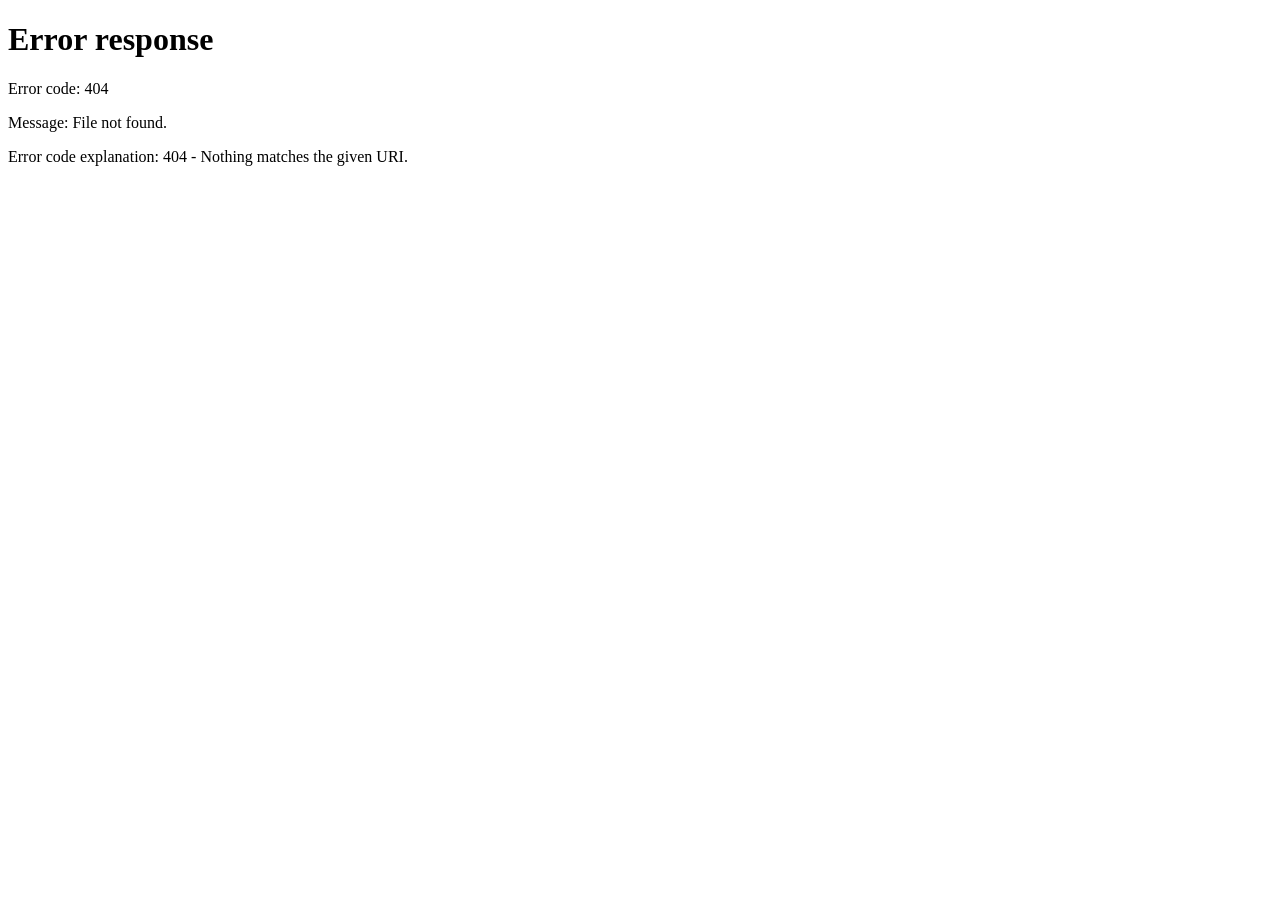
==== Shelflife-2.0/frontend/consumption_summary.html @ 64680bf6 "Add files via upload" ====
<!DOCTYPE html>
<html lang="en">
<head>
    <meta charset="UTF-8">
    <meta name="viewport" content="width=device-width, initial-scale=1.0">
    <title>ShelfLife | Consumption Summary</title>
    <link rel="stylesheet" href="../css/style.css">
    <link rel="stylesheet" href="../css/dashboard.css">
    <link rel="stylesheet" href="https://cdnjs.cloudflare.com/ajax/libs/font-awesome/6.5.0/css/all.min.css">
</head>
<body class="app-body">
<main class="dashboard-shell">
    <aside class="sidebar">
        <div class="sidebar-brand">
            <div class="brand-mark">
                <img src="../assets/logo.svg" alt="ShelfLife logo">
            </div>
            <div>
                <p class="brand-kicker">Food Expiry Manager</p>
                <p class="brand-name">ShelfLife</p>
                    <p class="brand-tagline">ShelfLife: Freshness Tracked, Savings Stacked.</p>
            </div>
        </div>

        <nav class="sidebar-nav">
            <a href="/dashboard/" class="sidebar-link">
                <span class="nav-icon"><i class="fas fa-chart-line"></i></span>
                <span>Dashboard</span>
            </a>
            <a href="/pantry/" class="sidebar-link">
                <span class="nav-icon"><i class="fas fa-boxes-stacked"></i></span>
                <span>Pantry</span>
            </a>
            <a href="/utilization/" class="sidebar-link">
                <span class="nav-icon"><i class="fas fa-wallet"></i></span>
                <span>Financial Impact</span>
            </a>
            <a href="/consumption-summary/" class="sidebar-link active">
                <span class="nav-icon"><i class="fas fa-chart-pie"></i></span>
                <span>Consumption</span>
            </a>
            <a href="/research-guide/" class="sidebar-link">
                <span class="nav-icon"><i class="fas fa-book-open"></i></span>
                <span>Smart Storage Guide</span>
            </a>
            <a href="/add-item/" class="sidebar-link">
                <span class="nav-icon"><i class="fas fa-plus"></i></span>
                <span>Add Item</span>
            </a>
            <a href="/notifications/" class="sidebar-link">
                <span class="nav-icon"><i class="fas fa-bell"></i></span>
                <span>Notifications</span>
            </a>
        </nav>
<!-- PROFILE -->
        <div class="profile-panel">
            <button class="sidebar-user-card profile-toggle" type="button" data-profile-toggle>
                <span class="user-avatar" data-user-avatar>SL</span>
                <div class="profile-meta">
                    <strong data-user-name>Signed In</strong>
                </div>
                <span class="profile-caret"><i class="fas fa-chevron-right"></i></span>
            </button>
            <div class="profile-dropdown" data-profile-dropdown>
                <div class="profile-dropdown-header">
                    <span class="profile-dropdown-name" data-user-name></span>
                </div>
                <button type="button" class="profile-dropdown-item profile-link" data-profile-link>
                    <i class="fas fa-user-circle"></i>
                    Profile
                </button>
                <button type="button" class="profile-dropdown-item" data-logout-link>
                    <i class="fas fa-right-from-bracket"></i>
                    Logout
                </button>
                <button class="profile-dropdown-item danger" type="button" data-delete-account>
                    <i class="fas fa-trash"></i>
                    Delete Account
                </button>
            </div>
        </div>
    </aside>

    <section class="content-area">
        <div class="content-topbar">
            <div class="topbar-intro">
                <p class="section-tag">Consumption</p>
                <h1 class="content-title">Consumption Summary</h1>
                <p class="topbar-copy">Track how much you consumed, wasted, and read-but-not-consumed.</p>
            </div>
            <div class="topbar-actions">
                <a href="/notifications/" class="secondary-btn">
                    <i class="fas fa-bell"></i>
                    Notifications
                </a>
            </div>
        </div>

        <div id="consumption-message" class="message" aria-live="polite"></div>

        <section class="stats-row consumption-stats">
            <article class="metric-card">
                <span class="metric-icon fresh-dot"></span>
                <p>Items consumed</p>
                <strong data-summary="items_consumed">--</strong>
            </article>
            <article class="metric-card">
                <span class="metric-icon danger-dot"></span>
                <p>Items expired</p>
                <strong class="danger-text" data-summary="items_expired">--</strong>
            </article>
            <article class="metric-card">
                <span class="metric-icon warning-dot"></span>
                <p>Items read but not consumed</p>
                <strong class="warning-text" data-summary="items_read_not_consumed">--</strong>
            </article>
            <article class="metric-card">
                <span class="metric-icon neutral-dot"></span>
                <p>Food waste prevented</p>
                <strong data-summary="food_waste_prevented">--</strong>
            </article>
        </section>
        <p class="celebration-message">Yay! You’re preventing food waste by acting on what you read.</p>

        <section class="content-card activity-card">
            <div>
                <h2 class="section-heading">Recent wasted alerts</h2>
                <p class="page-copy">These were marked read but never consumed.</p>
            </div>
            <div class="notification-list" id="wasted-alerts">
                <div class="notification-card notification-empty-state">
                    <h3>No wasted alerts yet</h3>
                    <p>Consume items after reading alerts to prevent waste.</p>
                </div>
            </div>
        </section>
    </section>
</main>

<script src="../js/consumptionSummary.js"></script>
</body>
</html>
---- Shelflife-2.0/css/style.css ----
:root {
    --bg-main: #eef3f8;
    --bg-strong: #f7fafc;
    --surface: rgba(255, 255, 255, 0.82);
    --surface-strong: #fffdf9;
    --text-main: #17212b;
    --text-soft: #64748b;
    --line: rgba(23, 33, 43, 0.08);
    --accent: #ef6b4a;
    --accent-dark: #cc4d2f;
    --green: #10b981;
    --yellow: #f59e0b;
    --red: #ef4444;
    --shadow: 0 28px 80px rgba(15, 23, 42, 0.12);
    --radius-lg: 28px;
    --radius-md: 18px;
}

* {
    box-sizing: border-box;
}

body {
    margin: 0;
    font-family: "Segoe UI", Tahoma, Geneva, Verdana, sans-serif;
    color: var(--text-main);
    background:
        radial-gradient(circle at top left, rgba(239, 107, 74, 0.18), transparent 30%),
        radial-gradient(circle at right 16%, rgba(56, 189, 151, 0.12), transparent 24%),
        linear-gradient(180deg, #f7fafc 0%, #edf3f9 100%);
}

.app-body,
.auth-body,
.landing-body {
    min-height: 100vh;
}

.landing-shell {
    width: min(1180px, calc(100% - 32px));
    margin: 0 auto;
    min-height: 100vh;
    display: grid;
    align-items: center;
    padding: 32px 0;
}

.landing-app-frame {
    background: rgba(255, 255, 255, 0.7);
    border: 1px solid rgba(255, 255, 255, 0.65);
    border-radius: 34px;
    backdrop-filter: blur(18px);
    box-shadow: var(--shadow);
    padding: 18px;
}

.landing-topbar {
    display: flex;
    align-items: center;
    justify-content: space-between;
    gap: 16px;
    padding: 12px 14px 18px;
}

.landing-brand {
    display: flex;
    align-items: center;
    gap: 14px;
}

.landing-nav {
    display: flex;
    align-items: center;
    gap: 12px;
}

.landing-nav-link {
    text-decoration: none;
    color: var(--text-main);
    font-weight: 700;
    padding: 10px 12px;
}

.landing-main {
    display: grid;
    grid-template-columns: 1.02fr 1.08fr;
    gap: 20px;
    align-items: stretch;
}

.landing-content {
    padding: 28px 20px 20px 20px;
    display: grid;
    gap: 22px;
}

.landing-label-row {
    display: flex;
    align-items: center;
    gap: 12px;
    flex-wrap: wrap;
}

.landing-pill {
    padding: 8px 12px;
    border-radius: 999px;
    background: rgba(15, 23, 42, 0.05);
    color: var(--text-soft);
    font-size: 0.85rem;
    font-weight: 700;
}

.landing-title {
    margin: 0;
    font-size: clamp(2.4rem, 4.4vw, 4.6rem);
    line-height: 0.94;
    font-family: "Segoe UI Semibold", "Segoe UI", Tahoma, Geneva, Verdana, sans-serif;
    max-width: 10ch;
}

.landing-text {
    margin: 0;
    max-width: 52ch;
    color: var(--text-soft);
    line-height: 1.72;
    font-size: 1rem;
}

.landing-actions {
    display: flex;
    gap: 14px;
    flex-wrap: wrap;
}

.landing-stats {
    display: grid;
    grid-template-columns: repeat(3, minmax(0, 1fr));
    gap: 12px;
}

.landing-stat-card {
    padding: 18px;
    border-radius: 18px;
    background: rgba(255, 255, 255, 0.76);
    border: 1px solid rgba(23, 33, 43, 0.08);
    display: grid;
    gap: 8px;
}

.landing-stat-card strong {
    font-family: "Segoe UI Semibold", "Segoe UI", Tahoma, Geneva, Verdana, sans-serif;
}

.landing-stat-card span {
    color: var(--text-soft);
    line-height: 1.55;
}

.landing-preview {
    display: grid;
}

.preview-window {
    min-height: 100%;
    background: linear-gradient(180deg, #f8fbfd 0%, #edf4f6 100%);
    border: 1px solid rgba(23, 33, 43, 0.08);
    border-radius: 28px;
    overflow: hidden;
    box-shadow: inset 0 1px 0 rgba(255, 255, 255, 0.6);
}

.preview-header {
    height: 54px;
    padding: 0 18px;
    display: flex;
    align-items: center;
    justify-content: space-between;
    background: rgba(255, 255, 255, 0.78);
    border-bottom: 1px solid rgba(23, 33, 43, 0.08);
}

.preview-dots {
    display: flex;
    gap: 8px;
}

.preview-dots span {
    width: 10px;
    height: 10px;
    border-radius: 999px;
    background: #d0d9e2;
}

.preview-title {
    font-size: 0.9rem;
    font-weight: 700;
    color: var(--text-soft);
}

.preview-body {
    display: grid;
    grid-template-columns: 180px 1fr;
    min-height: 540px;
}

.preview-sidebar {
    padding: 18px;
    background: linear-gradient(180deg, #ffffff 0%, #f6faf8 100%);
    border-right: 1px solid rgba(23, 33, 43, 0.08);
    display: flex;
    flex-direction: column;
    gap: 22px;
}

.preview-brand {
    display: flex;
    align-items: center;
    gap: 12px;
}

.preview-brand strong,
.preview-content-head h2,
.preview-item strong,
.preview-metric strong {
    font-family: "Segoe UI Semibold", "Segoe UI", Tahoma, Geneva, Verdana, sans-serif;
}

.preview-brand span,
.preview-user span,
.preview-item span,
.preview-kicker,
.preview-metric span {
    color: var(--text-soft);
}

.preview-logo {
    width: 40px;
    height: 40px;
    border-radius: 14px;
    display: grid;
    place-items: center;
    background: linear-gradient(135deg, #ef6b4a, #cc4d2f);
    color: #fff;
    font-size: 0.9rem;
    font-weight: 800;
}

.preview-menu {
    display: grid;
    gap: 10px;
}

.preview-menu-item {
    padding: 12px 14px;
    border-radius: 14px;
    color: #516074;
    font-weight: 700;
}

.preview-menu-item.active {
    background: linear-gradient(135deg, #059669, #047857);
    color: #fff;
}

.preview-user {
    margin-top: auto;
    padding: 14px;
    border-radius: 16px;
    background: rgba(5, 150, 105, 0.08);
    border: 1px solid rgba(5, 150, 105, 0.12);
    display: grid;
    gap: 4px;
}

.preview-content {
    padding: 22px;
    display: grid;
    align-content: start;
    gap: 18px;
}

.preview-content-head {
    display: flex;
    align-items: center;
    justify-content: space-between;
    gap: 16px;
}

.preview-content-head h2 {
    margin: 6px 0 0;
    font-size: 1.8rem;
}

.preview-kicker {
    text-transform: uppercase;
    letter-spacing: 0.1em;
    font-size: 0.75rem;
    font-weight: 800;
}

.preview-cta {
    border: 0;
    border-radius: 14px;
    padding: 12px 16px;
    background: linear-gradient(135deg, #ef6b4a, #cc4d2f);
    color: #fff;
    font-weight: 800;
}

.preview-metrics {
    display: grid;
    grid-template-columns: repeat(4, minmax(0, 1fr));
    gap: 12px;
}

.preview-metric {
    padding: 16px;
    border-radius: 18px;
    background: rgba(255, 255, 255, 0.82);
    border: 1px solid rgba(23, 33, 43, 0.08);
    display: grid;
    gap: 8px;
}

.preview-metric.warning {
    background: rgba(245, 158, 11, 0.1);
}

.preview-metric.danger {
    background: rgba(239, 68, 68, 0.1);
}

.preview-list {
    display: grid;
    gap: 12px;
}

.preview-item {
    padding: 16px 18px;
    border-radius: 18px;
    background: rgba(255, 255, 255, 0.82);
    border: 1px solid rgba(23, 33, 43, 0.08);
    display: flex;
    align-items: center;
    justify-content: space-between;
    gap: 14px;
}

.preview-item em {
    font-style: normal;
    font-weight: 800;
}

.preview-item.safe em {
    color: #059669;
}

.preview-item.warning em {
    color: #d97706;
}

.preview-item.danger em {
    color: #dc2626;
}

.brand-mark {
    width: 56px;
    height: 56px;
    border-radius: 18px;
    background: linear-gradient(145deg, #fffaf3, #f1dfcb);
    border: 1px solid rgba(255, 255, 255, 0.55);
    box-shadow: var(--shadow);
    display: grid;
    place-items: center;
}

.brand-mark img {
    width: 34px;
    height: 34px;
}

.large-mark {
    width: 72px;
    height: 72px;
}

.brand-kicker,
.section-tag {
    margin: 0 0 6px;
    text-transform: uppercase;
    letter-spacing: 0.14em;
    font-size: 0.76rem;
    color: var(--accent-dark);
    font-family: "Segoe UI Semibold", "Segoe UI", Tahoma, Geneva, Verdana, sans-serif;
    font-weight: 700;
}

.brand-name {
    color: var(--text-main);
    text-decoration: none;
    font-size: 1.35rem;
    font-weight: 800;
    font-family: "Segoe UI Semibold", "Segoe UI", Tahoma, Geneva, Verdana, sans-serif;
}

.brand-tagline {
    margin: 4px 0 0;
    font-size: 0.85rem;
    color: var(--text-soft);
    font-weight: 600;
    letter-spacing: 0.08em;
}

.dashboard-shell {
    min-height: 100vh;
    display: grid;
    grid-template-columns: 240px 1fr;
}

.sidebar {
    background:
        radial-gradient(circle at top, rgba(5, 150, 105, 0.18), transparent 22%),
        linear-gradient(180deg, #ffffff 0%, #f8fafc 100%);
    color: #0f172a;
    padding: 28px 20px;
    display: flex;
    flex-direction: column;
    gap: 30px;
    border-right: 1px solid rgba(23, 33, 43, 0.08);
}

.sidebar-brand {
    display: flex;
    align-items: center;
    gap: 14px;
}

.sidebar .brand-mark {
    background: linear-gradient(160deg, #059669, #047857);
    border-color: rgba(5, 150, 105, 0.22);
    box-shadow: 0 14px 28px rgba(5, 150, 105, 0.18);
}

.sidebar .brand-name,
.sidebar .brand-kicker {
    color: #0f172a;
}

.sidebar-nav {
    display: grid;
    gap: 8px;
}

.sidebar::after {
    content: "";
    display: none;
}

.sidebar-link {
    display: flex;
    align-items: center;
    gap: 12px;
    padding: 14px 16px;
    border-radius: 16px;
    color: #475569;
    text-decoration: none;
    font-weight: 700;
    transition: background-color 160ms ease, color 160ms ease, transform 160ms ease;
}

.sidebar-link:hover,
.sidebar-link.active {
    background: linear-gradient(135deg, #059669, #047857);
    color: #fff;
    transform: translateX(2px);
}

.nav-icon {
    width: 28px;
    height: 28px;
    border-radius: 10px;
    background: rgba(15, 23, 42, 0.05);
    display: grid;
    place-items: center;
    font-family: "Segoe UI Semibold", "Segoe UI", Tahoma, Geneva, Verdana, sans-serif;
    font-size: 0.85rem;
}

.content-area {
    padding: 28px;
    display: grid;
    gap: 22px;
    overflow: auto;
}

.sidebar-user-card {
    margin-top: auto;
    display: flex;
    align-items: center;
    gap: 12px;
    padding: 16px;
    border-radius: 28px;
    background: linear-gradient(135deg, rgba(16, 185, 129, 0.15), rgba(14, 165, 233, 0.12));
    border: 1px solid rgba(16, 185, 129, 0.35);
    box-shadow: 0 10px 28px rgba(16, 185, 129, 0.15);
    color: #0f172a;
}

.sidebar-user-card strong {
    display: block;
    font-size: 1.05rem;
}

.sidebar-user-card p {
    margin: 4px 0 0;
    color: #0f766a;
    font-size: 0.85rem;
}

.profile-panel {
    margin-top: auto;
    width: 100%;
    position: relative;
    display: flex;
    flex-direction: column;
    align-items: center;
    padding-bottom: 16px;
}

.profile-toggle {
    width: 100%;
    border-radius: 22px;
    padding: 16px 18px;
    background: linear-gradient(135deg, rgba(16, 185, 129, 0.18), rgba(59, 130, 246, 0.15));
    display: flex;
    align-items: center;
    justify-content: space-between;
    gap: 16px;
    cursor: pointer;
    text-align: left;
    font: inherit;
    color: #0f172a;
    border: 1px solid rgba(16, 185, 129, 0.35);
}

.profile-toggle .user-avatar {
    margin-right: 12px;
    flex-shrink: 0;
    width: 48px;
    height: 48px;
}

.profile-meta {
    flex: 1;
    display: flex;
    flex-direction: column;
    align-items: flex-start;
    line-height: 1.2;
}

.profile-meta strong {
    font-size: 1.05rem;
}

.profile-caret {
    color: #0f172a;
    font-weight: 600;
}

.profile-dropdown {
    position: absolute;
    bottom: calc(100% + 12px);
    left: 50%;
    transform: translateX(-50%);
    width: min(280px, 100%);
    background: #fff;
    border-radius: 24px;
    border: 1px solid rgba(15, 23, 42, 0.12);
    box-shadow: 0 20px 60px rgba(15, 23, 42, 0.18);
    padding: 14px;
    display: none;
    flex-direction: column;
    gap: 8px;
    z-index: 5;
    box-sizing: border-box;
}

.profile-dropdown.is-open {
    display: flex;
}

.profile-dropdown::before {
    content: "";
    position: absolute;
    bottom: -12px;
    left: 50%;
    transform: translateX(-50%) rotate(45deg);
    width: 20px;
    height: 20px;
    background: #fff;
    border-left: 1px solid rgba(15, 23, 42, 0.08);
    border-bottom: 1px solid rgba(15, 23, 42, 0.08);
    box-shadow: inset -1px -1px 0 rgba(15, 23, 42, 0.05);
}

.profile-dropdown-header {
    display: grid;
    gap: 2px;
    padding-bottom: 6px;
    border-bottom: 1px solid rgba(15, 23, 43, 0.08);
}

.profile-dropdown-name {
    font-weight: 700;
}

.profile-dropdown-item {
    border: 0;
    background: transparent;
    border-radius: 12px;
    padding: 10px 12px;
    font-weight: 600;
    font-family: inherit;
    display: flex;
    align-items: center;
    gap: 12px;
    color: #0f172a;
    cursor: pointer;
    width: 100%;
    justify-content: flex-start;
    transition: background 0.2s ease;
}

.profile-dropdown-item:hover {
    background: rgba(14, 165, 233, 0.12);
}

.profile-dropdown-item.danger {
    color: #ef4444;
}

.profile-dropdown-item.profile-link {
    margin-top: 6px;
    border-top: 1px solid rgba(15, 23, 43, 0.08);
    padding-top: 16px;
}

.user-avatar {
    width: 42px;
    height: 42px;
    border-radius: 14px;
    display: grid;
    place-items: center;
    background: linear-gradient(135deg, #059669, #10b981);
    color: #fff;
    font-weight: 800;
    font-family: "Segoe UI Semibold", "Segoe UI", Tahoma, Geneva, Verdana, sans-serif;
    flex-shrink: 0;
}

.content-topbar {
    display: flex;
    align-items: center;
    justify-content: space-between;
    gap: 16px;
}

.content-title {
    margin: 6px 0 0;
    font-size: clamp(2rem, 4vw, 3.4rem);
    line-height: 0.98;
    font-family: "Segoe UI Semibold", "Segoe UI", Tahoma, Geneva, Verdana, sans-serif;
}

.topbar-copy {
    margin: 10px 0 0;
    max-width: 56ch;
    color: var(--text-soft);
    line-height: 1.7;
}

.topbar-actions {
    display: flex;
    align-items: center;
    gap: 12px;
    flex-wrap: wrap;
}

.utility-chip {
    padding: 12px 14px;
    border-radius: 14px;
    background: rgba(255, 255, 255, 0.7);
    border: 1px solid rgba(23, 33, 43, 0.08);
    color: var(--text-soft);
    font-weight: 700;
}

.topbar-badge {
    padding: 12px 16px;
    border-radius: 999px;
    background: rgba(255, 255, 255, 0.72);
    border: 1px solid rgba(31, 29, 26, 0.08);
    color: var(--text-main);
    font-weight: 800;
    font-family: "Segoe UI Semibold", "Segoe UI", Tahoma, Geneva, Verdana, sans-serif;
}

.alert-badge {
    color: #9a3f37;
}

.content-card,
.auth-panel,
.form-card,
.info-panel,
.dashboard-toolbar,
.notification-panel,
.hero-icon-card {
    background: var(--surface);
    border: 1px solid rgba(255, 255, 255, 0.6);
    border-radius: var(--radius-lg);
    backdrop-filter: blur(16px);
    box-shadow: var(--shadow);
}

.content-card {
    padding: 28px;
    position: relative;
    overflow: hidden;
}

.content-card-wide {
    min-height: 100%;
}

.content-card::before {
    content: "";
    position: absolute;
    inset: 0 auto auto 0;
    width: 220px;
    height: 220px;
    background: radial-gradient(circle, rgba(239, 107, 74, 0.08), transparent 70%);
    pointer-events: none;
}

.split-hero {
    display: grid;
    grid-template-columns: 1.2fr 0.7fr;
    gap: 24px;
    align-items: center;
    margin-bottom: 26px;
}

.page-title {
    margin: 0 0 14px;
    font-size: clamp(2.3rem, 5vw, 4.6rem);
    line-height: 0.95;
    font-family: "Segoe UI Semibold", "Segoe UI", Tahoma, Geneva, Verdana, sans-serif;
    max-width: 12ch;
}

.section-heading {
    margin: 0 0 10px;
    font-family: "Segoe UI Semibold", "Segoe UI", Tahoma, Geneva, Verdana, sans-serif;
    font-size: 1.45rem;
}

.page-copy,
.card-heading p,
.panel-head p,
.dashboard-toolbar p,
.empty-card-state p,
.notification-empty-state p,
.mini-card p,
.switch-link,
.info-panel p {
    margin: 0;
    color: var(--text-soft);
    line-height: 1.65;
}

.hero-icon-card {
    min-height: 220px;
    display: grid;
    place-items: center;
    background: linear-gradient(160deg, rgba(255, 255, 255, 0.76), rgba(242, 226, 206, 0.92));
}

.compact-icon-card {
    min-height: 180px;
    border: 1px solid rgba(23, 33, 43, 0.06);
}

.hero-icon-card img {
    width: min(220px, 100%);
    height: auto;
}

.primary-btn,
.secondary-btn {
    appearance: none;
    border: 0;
    cursor: pointer;
    padding: 14px 20px;
    border-radius: 16px;
    font-size: 0.98rem;
    font-weight: 800;
    font-family: "Segoe UI Semibold", "Segoe UI", Tahoma, Geneva, Verdana, sans-serif;
    text-decoration: none;
    display: inline-flex;
    justify-content: center;
    align-items: center;
}

.primary-btn {
    background: linear-gradient(135deg, var(--accent), var(--accent-dark));
    color: #fff9f3;
    box-shadow: 0 16px 28px rgba(239, 107, 74, 0.22);
}

.secondary-btn {
    background: transparent;
    border: 1px solid rgba(164, 78, 28, 0.22);
    color: var(--accent-dark);
}

.primary-btn:hover,
.secondary-btn:hover,
.sidebar-link:hover {
    filter: saturate(1.05);
}

.card-heading h2,
.dashboard-toolbar h2,
.panel-head h2,
.mini-card h3,
.empty-card-state h3,
.notification-empty-state h3 {
    margin: 0 0 8px;
    font-family: "Segoe UI Semibold", "Segoe UI", Tahoma, Geneva, Verdana, sans-serif;
}

.auth-layout {
    width: min(1120px, calc(100% - 32px));
    margin: 0 auto;
    min-height: 100vh;
    display: grid;
    grid-template-columns: 1.05fr 0.95fr;
    gap: 24px;
    align-items: center;
    padding: 24px 0;
}

.auth-panel {
    padding: 34px;
}

.auth-brand-panel {
    background:
        radial-gradient(circle at top left, rgba(239, 107, 74, 0.16), transparent 34%),
        linear-gradient(150deg, rgba(255, 255, 255, 0.92), rgba(233, 243, 252, 0.94));
}

.auth-feature-list {
    display: grid;
    gap: 12px;
    margin-top: 28px;
}

.auth-feature-card {
    display: flex;
    align-items: center;
    gap: 12px;
    padding: 14px 16px;
    border-radius: 16px;
    background: rgba(255, 255, 255, 0.66);
    border: 1px solid rgba(23, 33, 43, 0.06);
}

.auth-feature-dot {
    width: 10px;
    height: 10px;
    border-radius: 999px;
    background: linear-gradient(135deg, var(--accent), var(--accent-dark));
    flex-shrink: 0;
}

.auth-divider {
    margin-top: 22px;
    padding-top: 18px;
    border-top: 1px solid rgba(23, 33, 43, 0.08);
    color: var(--text-soft);
    font-size: 0.92rem;
}

.message {
    margin-top: 16px;
    min-height: 24px;
    font-weight: 700;
}

.message.success {
    color: var(--green);
}

.message.error {
    color: var(--red);
}

.danger-link {
    margin-top: 12px;
    border: 0;
    background: transparent;
    color: var(--red);
    font-weight: 800;
    text-align: left;
    cursor: pointer;
    padding: 8px 2px;
}

@media (max-width: 920px) {
    .dashboard-shell,
    .split-hero,
    .auth-layout,
    .landing-main,
    .preview-body {
        grid-template-columns: 1fr;
    }

    .sidebar {
        padding-bottom: 18px;
    }

    .page-title {
        max-width: none;
    }

    .content-topbar {
        flex-direction: column;
        align-items: flex-start;
    }

    .landing-topbar,
    .preview-content-head {
        flex-direction: column;
        align-items: flex-start;
    }

    .landing-stats,
    .preview-metrics {
        grid-template-columns: 1fr 1fr;
    }
}

@media (max-width: 640px) {
    .landing-shell {
        width: min(100%, calc(100% - 18px));
        padding: 10px 0;
    }

    .landing-app-frame {
        padding: 12px;
        border-radius: 24px;
    }

    .landing-content {
        padding: 18px 8px 8px;
    }

    .landing-stats,
    .preview-metrics {
        grid-template-columns: 1fr;
    }

    .preview-sidebar,
    .preview-content {
        padding: 16px;
    }

    .preview-item {
        flex-direction: column;
        align-items: flex-start;
    }
}
---- Shelflife-2.0/css/dashboard.css ----
/* ===== STATS GRID ===== */
.stats-row {
    display: grid;
    grid-template-columns: repeat(4, minmax(0, 1fr));
    gap: 20px;
}

.research-stats {
    gap: 32px;
    grid-template-columns: repeat(auto-fit, minmax(220px, 1fr));
    margin-top: 24px;
}

/* ===== METRIC CARD ===== */
.metric-card {
    background: rgba(255, 255, 255, 0.75);
    border: 1px solid rgba(31, 29, 26, 0.08);
    border-radius: 22px;
    padding: 24px;
    position: relative;
    overflow: hidden;
    transition: all 0.25s ease;
    backdrop-filter: blur(6px);
}

.metric-card:hover {
    transform: translateY(-4px);
    box-shadow: 0 10px 25px rgba(0,0,0,0.06);
}

.metric-card::after {
    content: "";
    position: absolute;
    width: 140px;
    height: 140px;
    right: -30px;
    top: -30px;
    border-radius: 999px;
    background: radial-gradient(circle, rgba(148, 163, 184, 0.12), transparent 70%);
}

.metric-card p {
    margin: 0 0 8px;
    color: var(--text-soft);
    font-size: 0.9rem;
}

/* ===== METRIC ICON ===== */
.metric-icon {
    width: 12px;
    height: 12px;
    border-radius: 50%;
    margin-bottom: 16px;
    display: inline-block;
}

/* ===== COLORS (UNCHANGED) ===== */
.neutral-dot { background: #94a3b8; }
.fresh-dot { background: var(--green); }
.warning-dot { background: var(--yellow); }
.danger-dot { background: var(--red); }

.metric-card strong {
    font-size: 2rem;
    font-family: "Space Grotesk", sans-serif;
}

.status-legend {
    display: grid;
    grid-template-columns: repeat(auto-fit, minmax(150px, 1fr));
    gap: 12px;
    margin: 24px 0 6px;
}

.legend-pill {
    display: flex;
    align-items: center;
    gap: 10px;
    padding: 12px 16px;
    border-radius: 16px;
    font-weight: 700;
    font-size: 0.85rem;
    border: 1px solid rgba(23, 33, 43, 0.08);
    background: rgba(255, 255, 255, 0.7);
    color: var(--text-main);
}

.legend-pill::before {
    content: "";
    width: 12px;
    height: 12px;
    border-radius: 50%;
    display: inline-block;
    flex-shrink: 0;
}

.legend-pill.fresh::before {
    background: var(--green);
}

.legend-pill.expiring_soon::before {
    background: var(--yellow);
}

.legend-pill.expiring_critical::before {
    background: #f97316;
}

.legend-pill.expired::before {
    background: var(--red);
}

/* ===== TEXT COLORS ===== */
.fresh-text { color: var(--green); }
.warning-text { color: var(--yellow); }
.danger-text { color: var(--red); }

.celebration-message {
    margin: 16px 0;
    font-weight: 600;
    color: var(--text-main);
    letter-spacing: 0.02em;
}

/* ===== STATUS CHIP ===== */
.status-chip {
    padding: 8px 14px;
    border-radius: 999px;
    font-size: 0.78rem;
    font-weight: 700;
    font-family: "Space Grotesk", sans-serif;
}

.status-chip.fresh { background: var(--green); color: white; }
.status-chip.warning { background: var(--yellow); color: #1f2937; }
.status-chip.danger { background: var(--red); color: white; }

/* ===== TABLE WRAPPER ===== */
.inventory-table-wrapper {
    overflow-x: auto;
    border-radius: 14px;
    border: 1px solid rgba(23, 33, 43, 0.08);
}

.overview-actions {
    margin-top: 32px;
    border-radius: 22px;
    padding: 24px;
    background: rgba(255, 255, 255, 0.85);
    border: 1px solid rgba(23, 33, 43, 0.08);
}

.overview-actions .overview-actions-grid {
    margin-top: 24px;
    display: grid;
    grid-template-columns: repeat(auto-fit, minmax(220px, 1fr));
    gap: 16px;
}

.overview-card {
    display: block;
    padding: 20px;
    border-radius: 18px;
    background: white;
    border: 1px solid rgba(23, 33, 43, 0.08);
    text-decoration: none;
    color: inherit;
    box-shadow: 0 10px 30px rgba(31, 29, 26, 0.08);
    transition: transform 0.2s ease, box-shadow 0.2s ease;
}

.overview-card:hover {
    transform: translateY(-4px);
    box-shadow: 0 18px 30px rgba(31, 29, 26, 0.18);
}

.overview-card-icon {
    font-size: 1.6rem;
    margin-bottom: 10px;
    display: inline-block;
}

.overview-card strong {
    display: block;
    font-size: 1.1rem;
    margin-bottom: 8px;
}

.overview-card p {
    margin: 0;
    color: var(--text-soft);
    font-size: 0.95rem;
}

/* ===== TABLE ===== */
.inventory-table {
    width: 100%;
    border-collapse: collapse;
    background: rgba(255, 255, 255, 0.55);
}

/* ===== HEADER ===== */
.inventory-table thead {
    background: #f8f9fa;
    border-bottom: 2px solid rgba(23, 33, 43, 0.12);
}

.inventory-table th {
    padding: 16px 18px;
    text-align: left;
    font-weight: 700;
    font-size: 0.8rem;
    text-transform: uppercase;
    letter-spacing: 0.08em;
    color: var(--text-main);
    font-family: "Space Grotesk", sans-serif;
}

/* ===== ROWS ===== */
.inventory-table tbody tr {
    border-bottom: 1px solid rgba(23, 33, 43, 0.05);
    transition: all 0.2s ease;
}

.inventory-table tbody tr:hover {
    background: rgba(212, 110, 47, 0.05);
}

/* ===== CELLS ===== */
.inventory-table td {
    padding: 16px 18px;
    vertical-align: middle;
}

/* ===== ITEM TEXT ===== */
.item-name {
    font-weight: 600;
    color: var(--text-main);
}

.item-category {
    color: var(--text-soft);
    font-size: 0.9rem;
}

.item-date {
    font-family: 'Courier New', monospace;
    color: #555;
}

/* ===== DAYS LEFT ===== */
.days-left {
    font-weight: 600;
    padding: 4px 10px;
    border-radius: 6px;
    text-align: center;
}

.days-left.fresh {
    color: var(--green);
    background: rgba(34, 197, 94, 0.1);
}

.days-left.expiring_critical {
    color: #f97316;
    background: rgba(249, 115, 22, 0.12);
}

.days-left.expiring_soon {
    color: var(--yellow);
    background: rgba(234, 179, 8, 0.1);
}

.days-left.expired {
    color: var(--red);
    background: rgba(239, 68, 68, 0.1);
}

/* ===== STATUS BADGE ===== */
.status-badge {
    padding: 6px 14px;
    border-radius: 20px;
    font-size: 0.8rem;
    font-weight: 600;
}

.status-badge.fresh {
    background: rgba(34, 197, 94, 0.15);
    color: var(--green);
}

.status-badge.expiring_critical {
    background: rgba(249, 115, 22, 0.14);
    color: #ea580c;
}

.status-badge.expiring_soon {
    background: rgba(234, 179, 8, 0.15);
    color: var(--yellow);
}

.status-badge.expired {
    background: rgba(239, 68, 68, 0.15);
    color: var(--red);
}

.action-cell {
    min-width: 180px;
}

.action-group {
    display: flex;
    gap: 8px;
    flex-wrap: wrap;
}

.edit-btn {
    border-radius: 14px;
    border: 1px solid rgba(15, 23, 42, 0.2);
    background: rgba(52, 211, 153, 0.1);
    color: #047857;
    font-weight: 600;
    padding: 6px 14px;
    font-size: 0.8rem;
    text-transform: uppercase;
    letter-spacing: 0.04em;
}

.edit-btn:hover {
    background: rgba(52, 211, 153, 0.2);
}

.inventory-table tbody tr[data-status="fresh"] {
    background: rgba(16, 185, 129, 0.08);
    border-left: 6px solid rgba(16, 185, 129, 0.4);
    box-shadow: inset 0 0 0 1px rgba(16, 185, 129, 0.1);
}

.inventory-table tbody tr[data-status="expiring_soon"],
.inventory-table tbody tr[data-status="expiring_critical"] {
    background: rgba(251, 191, 36, 0.12);
    border-left: 6px solid rgba(251, 191, 36, 0.5);
    box-shadow: inset 0 0 0 1px rgba(251, 191, 36, 0.15);
}

.inventory-table tbody tr[data-status="expired"] {
    background: rgba(239, 68, 68, 0.14);
    border-left: 6px solid rgba(239, 68, 68, 0.7);
    box-shadow: inset 0 0 0 1px rgba(239, 68, 68, 0.2);
}

.status-badge {
    min-width: 120px;
    text-align: center;
}

.status-badge.expired {
    background: rgba(239, 68, 68, 0.2);
    color: #b91c1c;
    font-weight: 700;
}

.status-badge.expiring_critical {
    background: rgba(249, 115, 22, 0.2);
    color: #c2410c;
    font-weight: 700;
}

.status-badge.expiring_soon {
    background: rgba(234, 179, 8, 0.2);
    color: #92400e;
    font-weight: 700;
}

.status-badge.fresh {
    background: rgba(16, 185, 129, 0.2);
    color: #047857;
    font-weight: 700;
}

.edit-item-panel {
    border: 1px solid rgba(5, 150, 105, 0.15);
    background: rgba(255, 255, 255, 0.9);
    box-shadow: 0 20px 60px rgba(15, 23, 42, 0.12);
    padding: 28px;
    border-radius: 28px;
    margin-top: 20px;
}

/* ===== DELETE BUTTON ===== */
.delete-btn {
    background: rgba(239, 68, 68, 0.1);
    color: var(--red);
    border: none;
    padding: 6px 12px;
    border-radius: 6px;
    cursor: pointer;
    font-weight: 600;
    font-size: 0.8rem;
    transition: all 0.2s ease;
}

.delete-btn:hover {
    background: rgba(239, 68, 68, 0.2);
    transform: scale(1.05);
}

/* ===== EMPTY STATE ===== */
.empty-table-row {
    height: 200px;
    opacity: 0.8;
}

/* ===== RESPONSIVE ===== */
@media (max-width: 920px) {
    .stats-row {
        grid-template-columns: 1fr 1fr;
    }

    .inventory-table {
        font-size: 0.85rem;
    }

    .inventory-table th,
    .inventory-table td {
        padding: 12px 10px;
    }
}
\n.metric-grid {\n    margin-top: 28px;\n    display: grid;\n    grid-template-columns: repeat(auto-fit, minmax(160px, 1fr));\n    gap: 16px;\n}\n\n.metric-tile {\n    padding: 16px;\n    border-radius: var(--radius);\n    border: 1px solid rgba(255, 255, 255, 0.08);\n    background: rgba(255, 255, 255, 0.02);\n    text-align: center;\n}\n
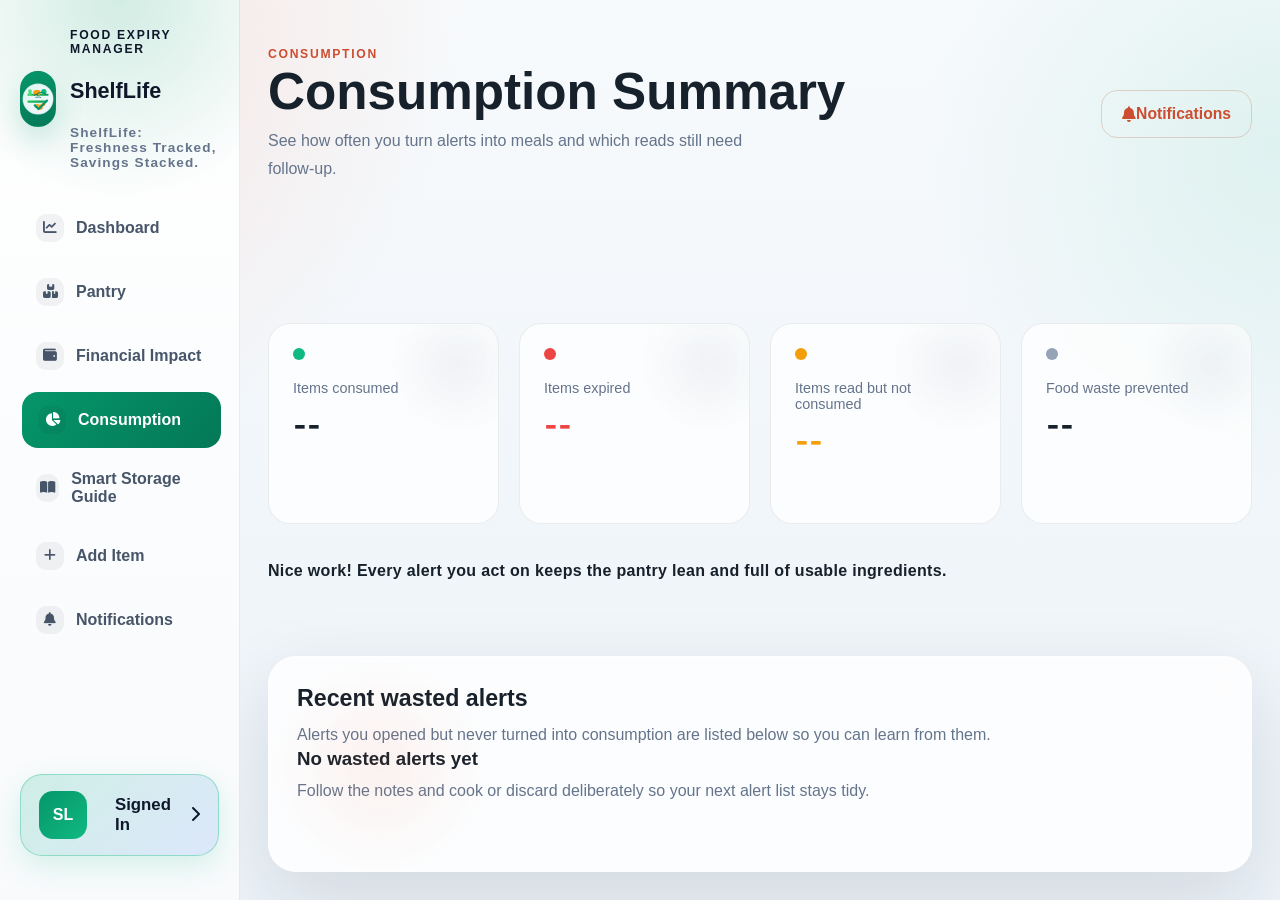
==== commit f6eb6aa5: "Add files via upload" ====
--- a/Shelflife-2.0/frontend/consumption_summary.html
+++ b/Shelflife-2.0/frontend/consumption_summary.html
@@ -1,142 +1,146 @@
-<!DOCTYPE html>
-<html lang="en">
-<head>
-    <meta charset="UTF-8">
-    <meta name="viewport" content="width=device-width, initial-scale=1.0">
-    <title>ShelfLife | Consumption Summary</title>
-    <link rel="stylesheet" href="../css/style.css">
-    <link rel="stylesheet" href="../css/dashboard.css">
-    <link rel="stylesheet" href="https://cdnjs.cloudflare.com/ajax/libs/font-awesome/6.5.0/css/all.min.css">
-</head>
-<body class="app-body">
-<main class="dashboard-shell">
-    <aside class="sidebar">
-        <div class="sidebar-brand">
-            <div class="brand-mark">
-                <img src="../assets/logo.svg" alt="ShelfLife logo">
-            </div>
-            <div>
-                <p class="brand-kicker">Food Expiry Manager</p>
-                <p class="brand-name">ShelfLife</p>
-                    <p class="brand-tagline">ShelfLife: Freshness Tracked, Savings Stacked.</p>
-            </div>
-        </div>
-
-        <nav class="sidebar-nav">
-            <a href="/dashboard/" class="sidebar-link">
-                <span class="nav-icon"><i class="fas fa-chart-line"></i></span>
-                <span>Dashboard</span>
-            </a>
-            <a href="/pantry/" class="sidebar-link">
-                <span class="nav-icon"><i class="fas fa-boxes-stacked"></i></span>
-                <span>Pantry</span>
-            </a>
-            <a href="/utilization/" class="sidebar-link">
-                <span class="nav-icon"><i class="fas fa-wallet"></i></span>
-                <span>Financial Impact</span>
-            </a>
-            <a href="/consumption-summary/" class="sidebar-link active">
-                <span class="nav-icon"><i class="fas fa-chart-pie"></i></span>
-                <span>Consumption</span>
-            </a>
-            <a href="/research-guide/" class="sidebar-link">
-                <span class="nav-icon"><i class="fas fa-book-open"></i></span>
-                <span>Smart Storage Guide</span>
-            </a>
-            <a href="/add-item/" class="sidebar-link">
-                <span class="nav-icon"><i class="fas fa-plus"></i></span>
-                <span>Add Item</span>
-            </a>
-            <a href="/notifications/" class="sidebar-link">
-                <span class="nav-icon"><i class="fas fa-bell"></i></span>
-                <span>Notifications</span>
-            </a>
-        </nav>
-<!-- PROFILE -->
-        <div class="profile-panel">
-            <button class="sidebar-user-card profile-toggle" type="button" data-profile-toggle>
-                <span class="user-avatar" data-user-avatar>SL</span>
-                <div class="profile-meta">
-                    <strong data-user-name>Signed In</strong>
-                </div>
-                <span class="profile-caret"><i class="fas fa-chevron-right"></i></span>
-            </button>
-            <div class="profile-dropdown" data-profile-dropdown>
-                <div class="profile-dropdown-header">
-                    <span class="profile-dropdown-name" data-user-name></span>
-                </div>
-                <button type="button" class="profile-dropdown-item profile-link" data-profile-link>
-                    <i class="fas fa-user-circle"></i>
-                    Profile
-                </button>
-                <button type="button" class="profile-dropdown-item" data-logout-link>
-                    <i class="fas fa-right-from-bracket"></i>
-                    Logout
-                </button>
-                <button class="profile-dropdown-item danger" type="button" data-delete-account>
-                    <i class="fas fa-trash"></i>
-                    Delete Account
-                </button>
-            </div>
-        </div>
-    </aside>
-
-    <section class="content-area">
-        <div class="content-topbar">
-            <div class="topbar-intro">
-                <p class="section-tag">Consumption</p>
-                <h1 class="content-title">Consumption Summary</h1>
-                <p class="topbar-copy">Track how much you consumed, wasted, and read-but-not-consumed.</p>
-            </div>
-            <div class="topbar-actions">
-                <a href="/notifications/" class="secondary-btn">
-                    <i class="fas fa-bell"></i>
-                    Notifications
-                </a>
-            </div>
-        </div>
-
-        <div id="consumption-message" class="message" aria-live="polite"></div>
-
-        <section class="stats-row consumption-stats">
-            <article class="metric-card">
-                <span class="metric-icon fresh-dot"></span>
-                <p>Items consumed</p>
-                <strong data-summary="items_consumed">--</strong>
-            </article>
-            <article class="metric-card">
-                <span class="metric-icon danger-dot"></span>
-                <p>Items expired</p>
-                <strong class="danger-text" data-summary="items_expired">--</strong>
-            </article>
-            <article class="metric-card">
-                <span class="metric-icon warning-dot"></span>
-                <p>Items read but not consumed</p>
-                <strong class="warning-text" data-summary="items_read_not_consumed">--</strong>
-            </article>
-            <article class="metric-card">
-                <span class="metric-icon neutral-dot"></span>
-                <p>Food waste prevented</p>
-                <strong data-summary="food_waste_prevented">--</strong>
-            </article>
-        </section>
-        <p class="celebration-message">Yay! You’re preventing food waste by acting on what you read.</p>
-
-        <section class="content-card activity-card">
-            <div>
-                <h2 class="section-heading">Recent wasted alerts</h2>
-                <p class="page-copy">These were marked read but never consumed.</p>
-            </div>
-            <div class="notification-list" id="wasted-alerts">
-                <div class="notification-card notification-empty-state">
-                    <h3>No wasted alerts yet</h3>
-                    <p>Consume items after reading alerts to prevent waste.</p>
-                </div>
-            </div>
-        </section>
-    </section>
-</main>
-
-<script src="../js/consumptionSummary.js"></script>
-</body>
-</html>
+<!DOCTYPE html>
+<html lang="en">
+<head>
+    <meta charset="UTF-8">
+    <meta name="viewport" content="width=device-width, initial-scale=1.0">
+    <title>ShelfLife | Consumption Summary</title>
+    <link rel="stylesheet" href="../css/style.css">
+    <link rel="stylesheet" href="../css/dashboard.css">
+    <link rel="preconnect" href="https://fonts.googleapis.com">
+    <link rel="preconnect" href="https://fonts.gstatic.com" crossorigin>
+    <link rel="stylesheet" href="https://fonts.googleapis.com/css2?family=Space+Grotesk:wght@400;500;700;800&display=swap">
+    <link rel="stylesheet" href="https://cdnjs.cloudflare.com/ajax/libs/font-awesome/6.5.0/css/all.min.css">
+</head>
+<body class="app-body">
+<main class="dashboard-shell">
+    <aside class="sidebar">
+        <div class="sidebar-brand">
+            <div class="brand-mark">
+                <img src="../assets/logo.svg" alt="ShelfLife logo">
+            </div>
+            <div>
+                <p class="brand-kicker">Food Expiry Manager</p>
+                <p class="brand-name">ShelfLife</p>
+                    <p class="brand-tagline">ShelfLife: Freshness Tracked, Savings Stacked.</p>
+            </div>
+        </div>
+
+        <nav class="sidebar-nav">
+            <a href="/dashboard/" class="sidebar-link">
+                <span class="nav-icon"><i class="fas fa-chart-line"></i></span>
+                <span>Dashboard</span>
+            </a>
+            <a href="/pantry/" class="sidebar-link">
+                <span class="nav-icon"><i class="fas fa-boxes-stacked"></i></span>
+                <span>Pantry</span>
+            </a>
+            <a href="/utilization/" class="sidebar-link">
+                <span class="nav-icon"><i class="fas fa-wallet"></i></span>
+                <span>Financial Impact</span>
+            </a>
+            <a href="/consumption-summary/" class="sidebar-link active">
+                <span class="nav-icon"><i class="fas fa-chart-pie"></i></span>
+                <span>Consumption</span>
+            </a>
+            <a href="/research-guide/" class="sidebar-link">
+                <span class="nav-icon"><i class="fas fa-book-open"></i></span>
+                <span>Smart Storage Guide</span>
+            </a>
+            <a href="/add-item/" class="sidebar-link">
+                <span class="nav-icon"><i class="fas fa-plus"></i></span>
+                <span>Add Item</span>
+            </a>
+            <a href="/notifications/" class="sidebar-link">
+                <span class="nav-icon"><i class="fas fa-bell"></i></span>
+                <span>Notifications</span>
+            </a>
+        </nav>
+
+        <div class="profile-panel">
+            <button class="sidebar-user-card profile-toggle" type="button" data-profile-toggle>
+                <span class="user-avatar" data-user-avatar>SL</span>
+                <div class="profile-meta">
+                    <strong data-user-name>Signed In</strong>
+                </div>
+                <span class="profile-caret"><i class="fas fa-chevron-right"></i></span>
+            </button>
+            <div class="profile-dropdown" data-profile-dropdown>
+                <div class="profile-dropdown-header">
+                    <span class="profile-dropdown-name" data-user-name></span>
+                </div>
+                <button type="button" class="profile-dropdown-item profile-link" data-profile-link>
+                    <i class="fas fa-user-circle"></i>
+                    Profile
+                </button>
+                <button type="button" class="profile-dropdown-item" data-logout-link>
+                    <i class="fas fa-right-from-bracket"></i>
+                    Logout
+                </button>
+                <button class="profile-dropdown-item danger" type="button" data-delete-account>
+                    <i class="fas fa-trash"></i>
+                    Delete Account
+                </button>
+            </div>
+        </div>
+    </aside>
+
+    <section class="content-area">
+        <div class="content-topbar">
+            <div class="topbar-intro">
+                <p class="section-tag">Consumption</p>
+                <h1 class="content-title">Consumption Summary</h1>
+                <p class="topbar-copy">See how often you turn alerts into meals and which reads still need follow-up.</p>
+            </div>
+            <div class="topbar-actions">
+                <a href="/notifications/" class="secondary-btn">
+                    <i class="fas fa-bell"></i>
+                    Notifications
+                </a>
+            </div>
+        </div>
+
+        <div id="consumption-message" class="message" aria-live="polite"></div>
+
+        <section class="stats-row consumption-stats">
+            <article class="metric-card">
+                <span class="metric-icon fresh-dot"></span>
+                <p>Items consumed</p>
+                <strong data-summary="items_consumed">--</strong>
+            </article>
+            <article class="metric-card">
+                <span class="metric-icon danger-dot"></span>
+                <p>Items expired</p>
+                <strong class="danger-text" data-summary="items_expired">--</strong>
+            </article>
+            <article class="metric-card">
+                <span class="metric-icon warning-dot"></span>
+                <p>Items read but not consumed</p>
+                <strong class="warning-text" data-summary="items_read_not_consumed">--</strong>
+            </article>
+            <article class="metric-card">
+                <span class="metric-icon neutral-dot"></span>
+                <p>Food waste prevented</p>
+                <strong data-summary="food_waste_prevented">--</strong>
+            </article>
+        </section>
+        <p class="celebration-message">Nice work! Every alert you act on keeps the pantry lean and full of usable ingredients.</p>
+
+        <section class="content-card activity-card">
+            <div>
+                <h2 class="section-heading">Recent wasted alerts</h2>
+                <p class="page-copy">Alerts you opened but never turned into consumption are listed below so you can learn from them.</p>
+            </div>
+            <div class="notification-list" id="wasted-alerts">
+                <div class="notification-card notification-empty-state">
+                    <h3>No wasted alerts yet</h3>
+                    <p>Follow the notes and cook or discard deliberately so your next alert list stays tidy.</p>
+                </div>
+            </div>
+        </section>
+    </section>
+</main>
+
+<script src="../js/uiHelpers.js"></script>
+<script src="../js/consumptionSummary.js"></script>
+</body>
+</html>
--- a/Shelflife-2.0/css/dashboard.css
+++ b/Shelflife-2.0/css/dashboard.css
@@ -426,4 +426,19 @@
         padding: 12px 10px;
     }
 }
-\n.metric-grid {\n    margin-top: 28px;\n    display: grid;\n    grid-template-columns: repeat(auto-fit, minmax(160px, 1fr));\n    gap: 16px;\n}\n\n.metric-tile {\n    padding: 16px;\n    border-radius: var(--radius);\n    border: 1px solid rgba(255, 255, 255, 0.08);\n    background: rgba(255, 255, 255, 0.02);\n    text-align: center;\n}\n
+
+.metric-grid {
+    margin-top: 28px;
+    display: grid;
+    grid-template-columns: repeat(auto-fit, minmax(160px, 1fr));
+    gap: 16px;
+}
+
+.metric-tile {
+    padding: 16px;
+    border-radius: var(--radius);
+    border: 1px solid rgba(255, 255, 255, 0.08);
+    background: rgba(255, 255, 255, 0.02);
+    text-align: center;
+}
+
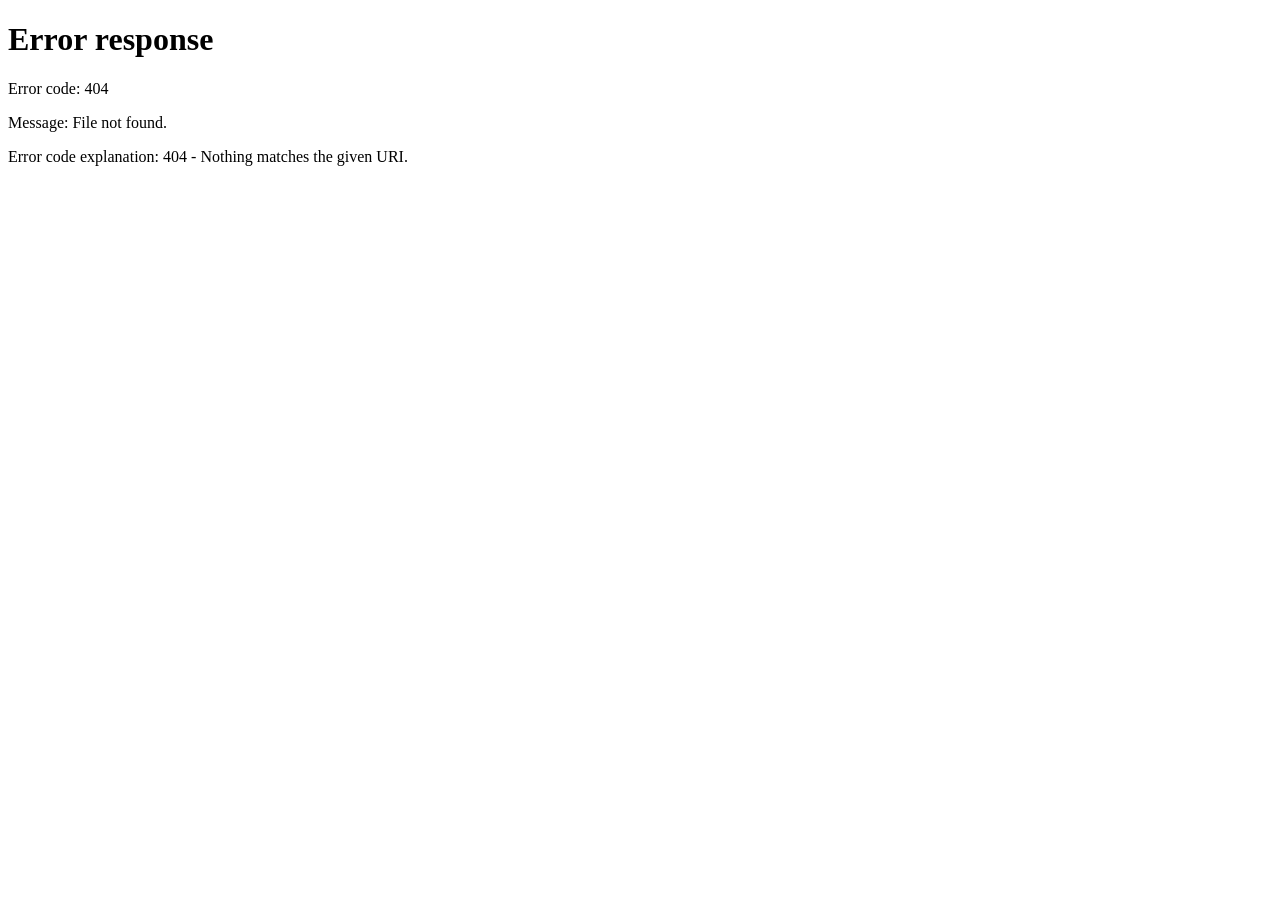
==== commit 755c0bfb: "Add files via upload" ====
--- a/Shelflife-2.0/frontend/consumption_summary.html
+++ b/Shelflife-2.0/frontend/consumption_summary.html
@@ -1,145 +1,142 @@
-<!DOCTYPE html>
-<html lang="en">
-<head>
-    <meta charset="UTF-8">
-    <meta name="viewport" content="width=device-width, initial-scale=1.0">
-    <title>ShelfLife | Consumption Summary</title>
-    <link rel="stylesheet" href="../css/style.css">
-    <link rel="stylesheet" href="../css/dashboard.css">
-    <link rel="preconnect" href="https://fonts.googleapis.com">
-    <link rel="preconnect" href="https://fonts.gstatic.com" crossorigin>
-    <link rel="stylesheet" href="https://fonts.googleapis.com/css2?family=Space+Grotesk:wght@400;500;700;800&display=swap">
-    <link rel="stylesheet" href="https://cdnjs.cloudflare.com/ajax/libs/font-awesome/6.5.0/css/all.min.css">
-</head>
-<body class="app-body">
-<main class="dashboard-shell">
-    <aside class="sidebar">
-        <div class="sidebar-brand">
-            <div class="brand-mark">
-                <img src="../assets/logo.svg" alt="ShelfLife logo">
-            </div>
-            <div>
-                <p class="brand-kicker">Food Expiry Manager</p>
-                <p class="brand-name">ShelfLife</p>
-                    <p class="brand-tagline">ShelfLife: Freshness Tracked, Savings Stacked.</p>
-            </div>
-        </div>
-
-        <nav class="sidebar-nav">
-            <a href="/dashboard/" class="sidebar-link">
-                <span class="nav-icon"><i class="fas fa-chart-line"></i></span>
-                <span>Dashboard</span>
-            </a>
-            <a href="/pantry/" class="sidebar-link">
-                <span class="nav-icon"><i class="fas fa-boxes-stacked"></i></span>
-                <span>Pantry</span>
-            </a>
-            <a href="/utilization/" class="sidebar-link">
-                <span class="nav-icon"><i class="fas fa-wallet"></i></span>
-                <span>Financial Impact</span>
-            </a>
-            <a href="/consumption-summary/" class="sidebar-link active">
-                <span class="nav-icon"><i class="fas fa-chart-pie"></i></span>
-                <span>Consumption</span>
-            </a>
-            <a href="/research-guide/" class="sidebar-link">
-                <span class="nav-icon"><i class="fas fa-book-open"></i></span>
-                <span>Smart Storage Guide</span>
-            </a>
-            <a href="/add-item/" class="sidebar-link">
-                <span class="nav-icon"><i class="fas fa-plus"></i></span>
-                <span>Add Item</span>
-            </a>
-            <a href="/notifications/" class="sidebar-link">
-                <span class="nav-icon"><i class="fas fa-bell"></i></span>
-                <span>Notifications</span>
-            </a>
-        </nav>
-
-        <div class="profile-panel">
-            <button class="sidebar-user-card profile-toggle" type="button" data-profile-toggle>
-                <span class="user-avatar" data-user-avatar>SL</span>
-                <div class="profile-meta">
-                    <strong data-user-name>Signed In</strong>
-                </div>
-                <span class="profile-caret"><i class="fas fa-chevron-right"></i></span>
-            </button>
-            <div class="profile-dropdown" data-profile-dropdown>
-                <div class="profile-dropdown-header">
-                    <span class="profile-dropdown-name" data-user-name></span>
-                </div>
-                <button type="button" class="profile-dropdown-item profile-link" data-profile-link>
-                    <i class="fas fa-user-circle"></i>
-                    Profile
-                </button>
-                <button type="button" class="profile-dropdown-item" data-logout-link>
-                    <i class="fas fa-right-from-bracket"></i>
-                    Logout
-                </button>
-                <button class="profile-dropdown-item danger" type="button" data-delete-account>
-                    <i class="fas fa-trash"></i>
-                    Delete Account
-                </button>
-            </div>
-        </div>
-    </aside>
-
-    <section class="content-area">
-        <div class="content-topbar">
-            <div class="topbar-intro">
-                <p class="section-tag">Consumption</p>
-                <h1 class="content-title">Consumption Summary</h1>
+<!DOCTYPE html>
+<html lang="en">
+<head>
+    <meta charset="UTF-8">
+    <meta name="viewport" content="width=device-width, initial-scale=1.0">
+    <title>ShelfLife | Consumption Summary</title>
+    <link rel="stylesheet" href="../css/style.css">
+    <link rel="stylesheet" href="../css/dashboard.css">
+    <link rel="stylesheet" href="https://cdnjs.cloudflare.com/ajax/libs/font-awesome/6.5.0/css/all.min.css">
+</head>
+<body class="app-body">
+<main class="dashboard-shell">
+    <aside class="sidebar">
+        <div class="sidebar-brand">
+            <div class="brand-mark">
+                <img src="../assets/logo.svg" alt="ShelfLife logo">
+            </div>
+            <div>
+                <p class="brand-kicker">Food Expiry Manager</p>
+                <p class="brand-name">ShelfLife</p>
+                    <p class="brand-tagline">ShelfLife: Freshness Tracked, Savings Stacked.</p>
+            </div>
+        </div>
+
+        <nav class="sidebar-nav">
+            <a href="/dashboard/" class="sidebar-link">
+                <span class="nav-icon"><i class="fas fa-chart-line"></i></span>
+                <span>Dashboard</span>
+            </a>
+            <a href="/pantry/" class="sidebar-link">
+                <span class="nav-icon"><i class="fas fa-boxes-stacked"></i></span>
+                <span>Pantry</span>
+            </a>
+            <a href="/utilization/" class="sidebar-link">
+                <span class="nav-icon"><i class="fas fa-wallet"></i></span>
+                <span>Financial Impact</span>
+            </a>
+            <a href="/consumption-summary/" class="sidebar-link active">
+                <span class="nav-icon"><i class="fas fa-chart-pie"></i></span>
+                <span>Consumption</span>
+            </a>
+            <a href="/research-guide/" class="sidebar-link">
+                <span class="nav-icon"><i class="fas fa-book-open"></i></span>
+                <span>Smart Storage Guide</span>
+            </a>
+            <a href="/add-item/" class="sidebar-link">
+                <span class="nav-icon"><i class="fas fa-plus"></i></span>
+                <span>Add Item</span>
+            </a>
+            <a href="/notifications/" class="sidebar-link">
+                <span class="nav-icon"><i class="fas fa-bell"></i></span>
+                <span>Notifications</span>
+            </a>
+        </nav>
+
+        <div class="profile-panel">
+            <button class="sidebar-user-card profile-toggle" type="button" data-profile-toggle>
+                <span class="user-avatar" data-user-avatar>SL</span>
+                <div class="profile-meta">
+                    <strong data-user-name>Signed In</strong>
+                </div>
+                <span class="profile-caret"><i class="fas fa-chevron-right"></i></span>
+            </button>
+            <div class="profile-dropdown" data-profile-dropdown>
+                <div class="profile-dropdown-header">
+                    <span class="profile-dropdown-name" data-user-name></span>
+                </div>
+                <button type="button" class="profile-dropdown-item profile-link" data-profile-link>
+                    <i class="fas fa-user-circle"></i>
+                    Profile
+                </button>
+                <button type="button" class="profile-dropdown-item" data-logout-link>
+                    <i class="fas fa-right-from-bracket"></i>
+                    Logout
+                </button>
+                <button class="profile-dropdown-item danger" type="button" data-delete-account>
+                    <i class="fas fa-trash"></i>
+                    Delete Account
+                </button>
+            </div>
+        </div>
+    </aside>
+
+    <section class="content-area">
+        <div class="content-topbar">
+            <div class="topbar-intro">
+                <p class="section-tag">Consumption</p>
+                <h1 class="content-title">Consumption Summary</h1>
                 <p class="topbar-copy">See how often you turn alerts into meals and which reads still need follow-up.</p>
-            </div>
-            <div class="topbar-actions">
-                <a href="/notifications/" class="secondary-btn">
-                    <i class="fas fa-bell"></i>
-                    Notifications
-                </a>
-            </div>
-        </div>
-
-        <div id="consumption-message" class="message" aria-live="polite"></div>
-
-        <section class="stats-row consumption-stats">
-            <article class="metric-card">
-                <span class="metric-icon fresh-dot"></span>
-                <p>Items consumed</p>
-                <strong data-summary="items_consumed">--</strong>
-            </article>
-            <article class="metric-card">
-                <span class="metric-icon danger-dot"></span>
-                <p>Items expired</p>
-                <strong class="danger-text" data-summary="items_expired">--</strong>
-            </article>
-            <article class="metric-card">
-                <span class="metric-icon warning-dot"></span>
-                <p>Items read but not consumed</p>
-                <strong class="warning-text" data-summary="items_read_not_consumed">--</strong>
-            </article>
-            <article class="metric-card">
-                <span class="metric-icon neutral-dot"></span>
-                <p>Food waste prevented</p>
-                <strong data-summary="food_waste_prevented">--</strong>
-            </article>
-        </section>
+            </div>
+            <div class="topbar-actions">
+                <a href="/notifications/" class="secondary-btn">
+                    <i class="fas fa-bell"></i>
+                    Notifications
+                </a>
+            </div>
+        </div>
+
+        <div id="consumption-message" class="message" aria-live="polite"></div>
+
+        <section class="stats-row consumption-stats">
+            <article class="metric-card">
+                <span class="metric-icon fresh-dot"></span>
+                <p>Items consumed</p>
+                <strong data-summary="items_consumed">--</strong>
+            </article>
+            <article class="metric-card">
+                <span class="metric-icon danger-dot"></span>
+                <p>Items expired</p>
+                <strong class="danger-text" data-summary="items_expired">--</strong>
+            </article>
+            <article class="metric-card">
+                <span class="metric-icon warning-dot"></span>
+                <p>Items read but not consumed</p>
+                <strong class="warning-text" data-summary="items_read_not_consumed">--</strong>
+            </article>
+            <article class="metric-card">
+                <span class="metric-icon neutral-dot"></span>
+                <p>Food waste prevented</p>
+                <strong data-summary="food_waste_prevented">--</strong>
+            </article>
+        </section>
         <p class="celebration-message">Nice work! Every alert you act on keeps the pantry lean and full of usable ingredients.</p>
-
-        <section class="content-card activity-card">
-            <div>
-                <h2 class="section-heading">Recent wasted alerts</h2>
+
+        <section class="content-card activity-card">
+            <div>
+                <h2 class="section-heading">Recent wasted alerts</h2>
                 <p class="page-copy">Alerts you opened but never turned into consumption are listed below so you can learn from them.</p>
-            </div>
-            <div class="notification-list" id="wasted-alerts">
-                <div class="notification-card notification-empty-state">
-                    <h3>No wasted alerts yet</h3>
+            </div>
+            <div class="notification-list" id="wasted-alerts">
+                <div class="notification-card notification-empty-state">
+                    <h3>No wasted alerts yet</h3>
                     <p>Follow the notes and cook or discard deliberately so your next alert list stays tidy.</p>
-                </div>
-            </div>
-        </section>
-    </section>
-</main>
-
+                </div>
+            </div>
+        </section>
+    </section>
+</main>
+
 <script src="../js/uiHelpers.js"></script>
 <script src="../js/consumptionSummary.js"></script>
 </body>
--- a/Shelflife-2.0/css/dashboard.css
+++ b/Shelflife-2.0/css/dashboard.css
@@ -426,19 +426,4 @@
         padding: 12px 10px;
     }
 }
-
-.metric-grid {
-    margin-top: 28px;
-    display: grid;
-    grid-template-columns: repeat(auto-fit, minmax(160px, 1fr));
-    gap: 16px;
-}
-
-.metric-tile {
-    padding: 16px;
-    border-radius: var(--radius);
-    border: 1px solid rgba(255, 255, 255, 0.08);
-    background: rgba(255, 255, 255, 0.02);
-    text-align: center;
-}
-
+\n.metric-grid {\n    margin-top: 28px;\n    display: grid;\n    grid-template-columns: repeat(auto-fit, minmax(160px, 1fr));\n    gap: 16px;\n}\n\n.metric-tile {\n    padding: 16px;\n    border-radius: var(--radius);\n    border: 1px solid rgba(255, 255, 255, 0.08);\n    background: rgba(255, 255, 255, 0.02);\n    text-align: center;\n}\n
